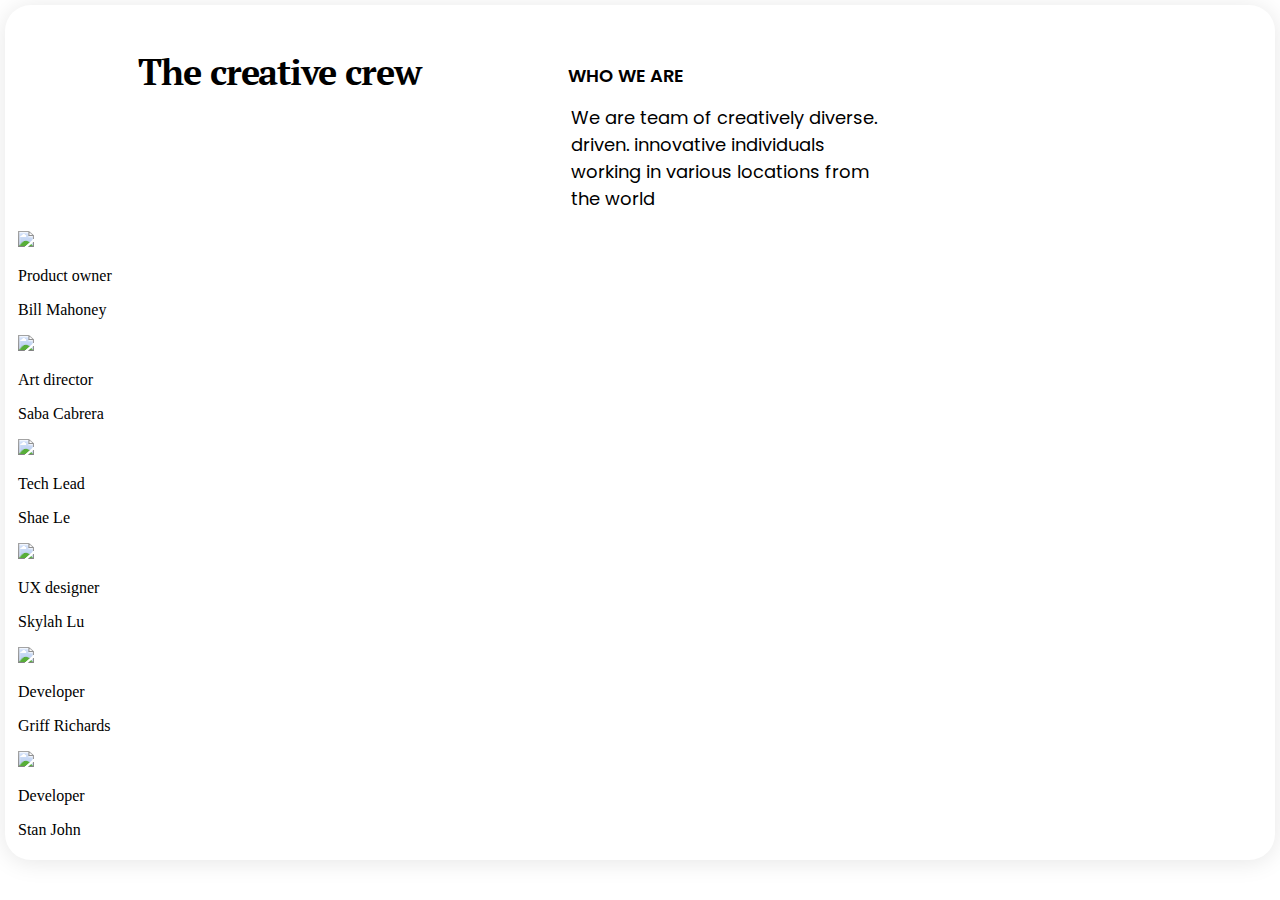
==== team.html @ 45c6df13 "layout changes" ====
<!DOCTYPE html>
<html>
<head>
	<meta charset="UTF-8">
	<meta name="viewport" content="width=device-width, initial-scale=1.0">
	<title>	My team page</title>
	<link rel="stylesheet" type="text/css" href="team.css">
</head>
<body>
	<div class="heading">
		<div class="content">
		<h2>The creative crew</h2>
	</div>
	<div class="content2">
		<h4>Who we are</h4>
		<p>We are team of creatively diverse. driven. innovative individuals working in various locations from the world</p>
	</div>
	</div>
    <main>
    	<div class="pictures">
			<div class="photo1">
				<img src="my-team-page-master/photo1.png">
				<p>Product owner</p>
				<div class="name">
					<p>Bill Mahoney</p>
				</div>
			</div>

			<div class="photo2">
					<img src="my-team-page-master/photo2.png">
					<p>Art director</p>
					<div class="name">
						<p>Saba Cabrera </p>
					</div>
		    </div>
		
			<div class="photo3">
				<img src="my-team-page-master/photo3.png">
				<p>Tech Lead</p>
				<div class="name">
					<p>Shae Le</p>
				</div>
			</div>
		
	        <div class="photo4">
				<img src="my-team-page-master/photo4.png">
				<p>UX designer</p>
				<div class="name">
					<p>Skylah Lu</p>
				</div>
	        </div>

			<div class="photo5">
				<img src="my-team-page-master/photo5.png">
				<p>Developer</p>
				<div class="name">
					<p>Griff Richards</p>
				</div>
			</div>
		
	        <div class="photo6">
				<img src="my-team-page-master/photo6.png">
				<p>Developer</p>
				<div class="name">
					<p>Stan John </p>
				</div>
			</div>
		</div>
    </main>
</body>
</html>
---- team.css ----
@import url('https://fonts.googleapis.com/css2?family=PT+Serif&family=Poppins&display=swap');
html{
	position: relative;
	background: #FFFFFF;
	box-shadow: 0px 2px 24px 
	           rgba(0,0,0,0.1);
	border-radius: 26px;
	margin:5px;
	padding: 5px;
}
.heading{
	display: grid;
	grid-template-columns: repeat(auto-fit, minmax(300px, 1fr));
	margin: 100px 0;
}
.heading .content{
	padding: 10px;
	padding-left: 8em;
	display: flex;
	flex-direction: column;
	flex-wrap: wrap;
	font-family: 'PT Serif', serif;
	font-style: normal;
	font-weight: bold;
	font-size: 24px;
	line-height: 48px;
	letter-spacing: -0.045em;
	color: #000000;
}
.heading .content h2{
	margin: -2em;

}
.heading .content2{
	font-family: 'Poppins', sans-serif;
	display: flex;
	flex-direction: column;
	flex-wrap: wrap;
	width: 50%;
	float: right;
	padding-top: -2em;
	margin: -4.5em;
}
.heading .content2 h4{
	font-style: normal;
	font-weight: 600;
	font-size: 18px;
	line-height: 27px;
    color: #000000;
	text-transform: uppercase;
	}
.heading .content2 p{
	font-family: Poppins;
	font-style: normal;
	font-weight: normal;
	font-size: 18px;
	line-height: 27px;
	float: right;
	flex-direction: column;
	margin: -0.5em;
	margin-left: 0.17em;
}
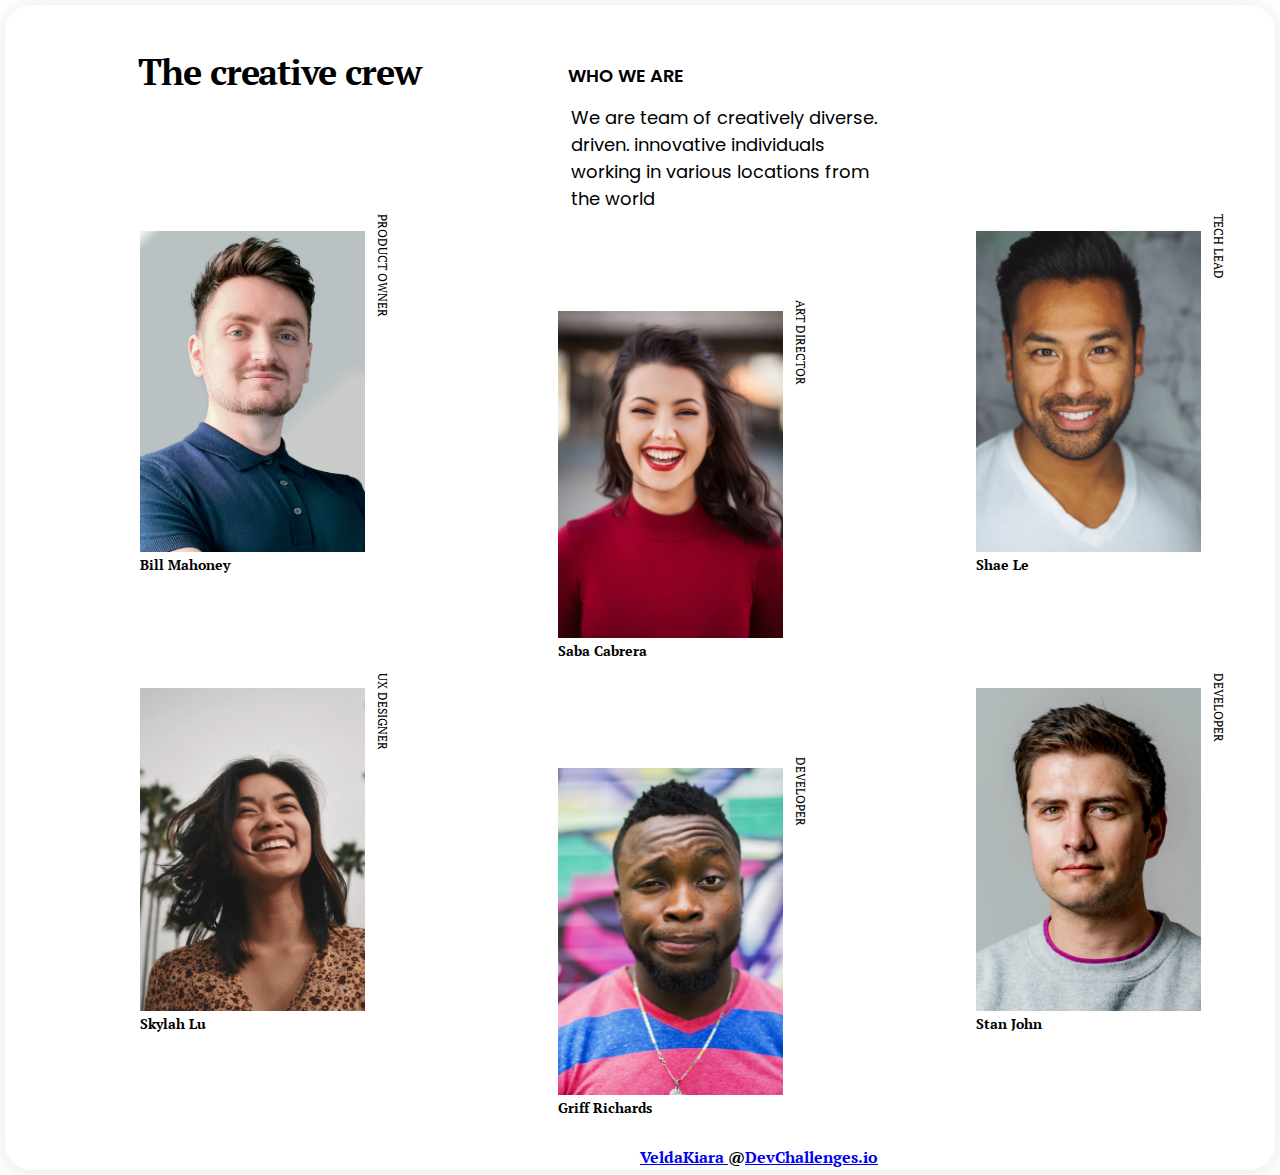
==== commit a2584d0f: "changing of files" ====
--- a/team.html
+++ b/team.html
@@ -18,54 +18,58 @@
 	</div>
     <main>
     	<div class="pictures">
-			<div class="photo1">
-				<img src="my-team-page-master/photo1.png">
-				<p>Product owner</p>
+			<div class="photo">
+				<img src="images/photo1.png" class="row1">
+				<p class="pos">Product owner</p>
 				<div class="name">
 					<p>Bill Mahoney</p>
 				</div>
 			</div>
 
-			<div class="photo2">
-					<img src="my-team-page-master/photo2.png">
-					<p>Art director</p>
+			<div class="photo">
+					<img src="images/photo2.png" class="row2">
+					<p class="pos">Art director</p>
 					<div class="name">
 						<p>Saba Cabrera </p>
 					</div>
 		    </div>
 		
-			<div class="photo3">
-				<img src="my-team-page-master/photo3.png">
-				<p>Tech Lead</p>
+			<div class="photo">
+				<img src="images/photo3.png" class="row3">
+				<p class="pos">Tech Lead</p>
 				<div class="name">
 					<p>Shae Le</p>
 				</div>
 			</div>
 		
-	        <div class="photo4">
-				<img src="my-team-page-master/photo4.png">
-				<p>UX designer</p>
+	        <div class="photo">
+				<img src="images/photo4.png" class="row1">
+				<p class="pos">UX designer</p>
 				<div class="name">
 					<p>Skylah Lu</p>
 				</div>
 	        </div>
 
-			<div class="photo5">
-				<img src="my-team-page-master/photo5.png">
-				<p>Developer</p>
+			<div class="photo">
+				<img src="images/photo5.png" class="row2">
+				<p class="pos">Developer</p>
 				<div class="name">
 					<p>Griff Richards</p>
 				</div>
 			</div>
 		
-	        <div class="photo6">
-				<img src="my-team-page-master/photo6.png">
-				<p>Developer</p>
+	        <div class="photo">
+				<img src="images/photo6.png" class="row3">
+				<p class="pos">Developer</p>
 				<div class="name">
 					<p>Stan John </p>
 				</div>
 			</div>
 		</div>
     </main>
+    <footer>
+    	<a href="https://github.com/veldakarimi"> VeldaKiara </a>@<a href="https://devchallenges.io">DevChallenges.io </a>
+
+    </footer>
 </body>
 </html>--- a/team.css
+++ b/team.css
@@ -60,3 +60,92 @@
 	margin: -0.5em;
 	margin-left: 0.17em;
 }
+.main{
+    width: 100%;
+    max-width: 90%;
+    margin: auto;
+
+}
+.pictures {
+  display: grid;
+  grid-area: auto;
+  grid-template-columns: repeat(3, 1fr);
+  grid-gap: 10px;
+  grid-auto-rows: minmax(100px, auto);
+}
+.pictures .photo img{
+	width:55%;
+	padding-left: 30%;
+}
+.pictures .photo .row2{
+	padding-top: 5em;
+}
+.pictures .photo p{
+	font-family: "PT Serif", serif;
+	padding-left: 30%;
+	}
+.pictures .photo .pos{
+	text-transform: uppercase;
+	font-size: 12px;
+    line-height: 16px;
+    writing-mode: vertical-rl;
+    position: absolute;
+    transform: translate(-0.5em, -28.5em);
+    }
+.pictures .photo .name p{
+  font-weight: 600;
+  font-size: 18px;
+  line-height: 27px;
+  margin-top: -5px;
+  text-align: left;
+  font-size: 14px;
+  writing-mode: horizontal-tb;
+  }
+footer{
+     transform: translate(50%, 50%);
+     font-weight: bold;
+     color: black; 
+     font-family: "PT Serif", serif;
+}
+@media (max-width: 480px){
+	html{
+		width: 100%;
+	}
+	.heading .content {
+        width: 50%;
+        padding-left: 3em;
+    }
+    .heading .content2 {
+    	padding-top: 15%;
+    	padding-left: 8em;
+    	
+    }
+    .pictures{
+    	display: inline-grid;
+        grid-template-columns: auto auto;
+        
+
+
+    }
+    .pictures .photo .pos{
+    	width: -70%;
+    	position: grid;
+    	display: inline-grid;
+    	grid-template-columns: auto auto;
+    	transform: translate(-9em, 0em);
+
+    }
+    .pictures .photo .row2{
+	     margin-top: -5em;
+	     height: -90px;
+    }
+    footer{
+    	justify-content: center;
+    	width: 50%;
+    }
+
+    
+}
+
+
+
